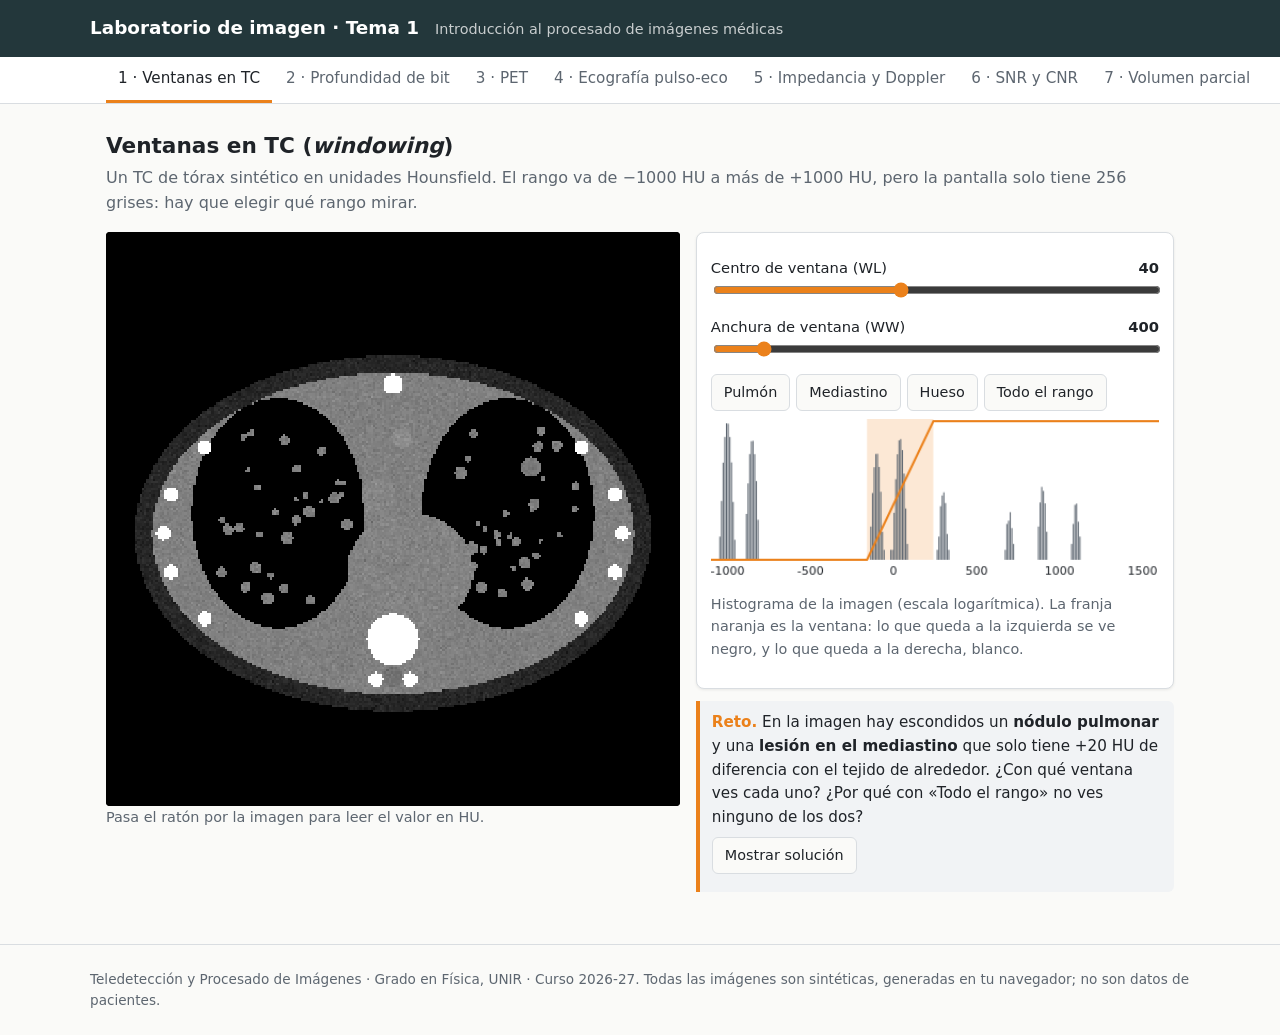
==== tema01/index.html @ a6db8fed "Tema 1: animaciones de PET y de ecografía pulso-eco - PET: aniquilaciones con pares de fotones de 51" ====
<!doctype html>
<html lang="es">
<head>
<meta charset="utf-8">
<meta name="viewport" content="width=device-width, initial-scale=1">
<title>Tema 1 — Laboratorio de imagen</title>
<meta name="description" content="Simulaciones interactivas del Tema 1: ventanas en TC, profundidad de bit, SNR/CNR, volumen parcial y ecografía.">
<link rel="stylesheet" href="../assets/estilo.css">
</head>
<body>
<header class="top">
  <div class="wrap">
    <h1><a href="../">Laboratorio de imagen</a> · Tema 1</h1>
    <span class="sub">Introducción al procesado de imágenes médicas</span>
  </div>
</header>

<nav class="tabs">
  <div class="wrap">
    <a href="#ventana">1 · Ventanas en TC</a>
    <a href="#bits">2 · Profundidad de bit</a>
    <a href="#pet">3 · PET</a>
    <a href="#pulsoeco">4 · Ecografía pulso-eco</a>
    <a href="#eco">5 · Impedancia y Doppler</a>
    <a href="#snr">6 · SNR y CNR</a>
    <a href="#volumen">7 · Volumen parcial</a>
  </div>
</nav>

<main class="wrap">

<!-- ============ 1. VENTANAS ============ -->
<section class="lab" id="ventana">
  <h2>Ventanas en TC (<em>windowing</em>)</h2>
  <p class="lead">Un TC de tórax sintético en unidades Hounsfield. El rango va de −1000 HU a más de +1000 HU, pero la pantalla solo tiene 256 grises: hay que elegir qué rango mirar.</p>
  <div class="grid">
    <div>
      <canvas class="img" id="ct-canvas" aria-label="TC de tórax sintético"></canvas>
      <div class="readout" id="ct-readout">Pasa el ratón por la imagen para leer el valor en HU.</div>
    </div>
    <div>
      <div class="card">
        <div class="ctrl"><label for="ct-wl">Centro de ventana (WL) <output for="ct-wl"></output></label>
          <input type="range" id="ct-wl" min="-1000" max="1500" step="5" value="40"></div>
        <div class="ctrl"><label for="ct-ww">Anchura de ventana (WW) <output for="ct-ww"></output></label>
          <input type="range" id="ct-ww" min="1" max="4000" step="1" value="400"></div>
        <div class="btns">
          <button data-wl="-600" data-ww="1500">Pulmón</button>
          <button data-wl="40" data-ww="400">Mediastino</button>
          <button data-wl="400" data-ww="1800">Hueso</button>
          <button data-wl="1000" data-ww="4000">Todo el rango</button>
        </div>
        <canvas class="plot" id="ct-hist" width="420" height="150" aria-label="Histograma de HU con la ventana"></canvas>
        <p class="muted">Histograma de la imagen (escala logarítmica). La franja naranja es la ventana: lo que queda a la izquierda se ve negro, y lo que queda a la derecha, blanco.</p>
      </div>
      <div class="reto">
        <strong>Reto.</strong> En la imagen hay escondidos un <b>nódulo pulmonar</b> y una <b>lesión en el mediastino</b> que solo tiene +20 HU de diferencia con el tejido de alrededor.
        ¿Con qué ventana ves cada uno? ¿Por qué con «Todo el rango» no ves ninguno de los dos?
        <div class="btns"><button id="ct-solucion">Mostrar solución</button></div>
        <div id="ct-solucion-txt" hidden>
          El nódulo (círculo amarillo) se ve en la ventana de pulmón. La lesión del mediastino solo se ve con una ventana estrecha (mediastino, WW ≈ 400): 20 HU ocupan 20/400 × 256 ≈ 13 grises. Con todo el rango (WW = 4000), los mismos 20 HU ocupan ≈ 1 gris y el ruido los tapa.
        </div>
      </div>
    </div>
  </div>
</section>

<!-- ============ 2. BITS ============ -->
<section class="lab" id="bits">
  <h2>Profundidad de bit (resolución radiométrica)</h2>
  <p class="lead">Con <i>k</i> bits por píxel hay 2<sup>k</sup> niveles. Aquí el mismo TC se guarda con <i>k</i> bits en el rango −1024…3071 HU y luego se muestra con una ventana.</p>
  <div class="grid">
    <div>
      <canvas class="img" id="bits-canvas" aria-label="TC cuantizado"></canvas>
    </div>
    <div>
      <div class="card">
        <div class="ctrl"><label for="bits-k">Bits por píxel, <i>k</i> <output for="bits-k"></output></label>
          <input type="range" id="bits-k" min="1" max="12" step="1" value="12"></div>
        <div class="radios" role="radiogroup">
          <label><input type="radio" name="bits-ventana" value="todo"> Ver todo el rango</label>
          <label><input type="radio" name="bits-ventana" value="medi" checked> Ventana mediastino (WL 40, WW 400)</label>
        </div>
        <table class="stats" style="margin-top:10px">
          <tr><td>Niveles posibles, 2<sup>k</sup></td><td id="bits-niveles"></td></tr>
          <tr><td>Salto entre niveles</td><td id="bits-salto"></td></tr>
          <tr><td>Niveles dentro de la ventana</td><td id="bits-enventana"></td></tr>
          <tr><td>Tamaño de un corte 512 × 512</td><td id="bits-tam"></td></tr>
        </table>
      </div>
      <div class="reto">
        <strong>Reto.</strong> Con la ventana de mediastino, ve bajando bits. ¿A partir de cuántos bits desaparece la lesión de +20 HU de la pestaña 1? Relaciónalo con el «salto entre niveles».
        <br><strong>Para pensar.</strong> Si el monitor solo enseña 8 bits, ¿por qué los TC se guardan con 12? Pista: la ventana elige <em>qué</em> 256 grises enseñar de entre los 4096.
      </div>
    </div>
  </div>
</section>

<!-- ============ 6. SNR / CNR ============ -->
<section class="lab" id="snr">
  <h2>SNR y CNR sobre un fantoma</h2>
  <p class="lead">Un fantoma con un objeto circular sobre un fondo y ruido gaussiano. Haz clic para colocar las ROIs y mide como en un control de calidad real.</p>
  <div class="grid">
    <div>
      <canvas class="img" id="snr-canvas" aria-label="Fantoma con ROIs"></canvas>
      <div class="radios" style="margin-top:8px">
        <span class="muted">Al hacer clic coloco la ROI del:</span>
        <label><input type="radio" name="snr-roi" value="obj" checked> objeto <span style="color:#eb811b">■</span></label>
        <label><input type="radio" name="snr-roi" value="fondo"> fondo <span style="color:#2f9fd8">■</span></label>
      </div>
    </div>
    <div>
      <div class="card">
        <div class="ctrl"><label for="snr-mo">Intensidad del objeto, μ<sub>obj</sub> <output for="snr-mo"></output></label>
          <input type="range" id="snr-mo" min="0" max="1000" step="5" value="600"></div>
        <div class="ctrl"><label for="snr-mf">Intensidad del fondo, μ<sub>fondo</sub> <output for="snr-mf"></output></label>
          <input type="range" id="snr-mf" min="0" max="1000" step="5" value="200"></div>
        <div class="ctrl"><label for="snr-s">Ruido, σ <output for="snr-s"></output></label>
          <input type="range" id="snr-s" min="1" max="300" step="1" value="60"></div>
        <label class="muted"><input type="checkbox" id="snr-filtro"> Aplicar filtro de media 3 × 3</label>
        <table class="stats" style="margin-top:10px">
          <tr><th>ROI</th><th>μ</th><th>σ</th></tr>
          <tr><td>Objeto</td><td id="snr-muo"></td><td id="snr-so"></td></tr>
          <tr><td>Fondo</td><td id="snr-muf"></td><td id="snr-sf"></td></tr>
        </table>
        <table class="stats" style="margin-top:10px">
          <tr><td>SNR = μ<sub>obj</sub> / σ<sub>obj</sub></td><td id="snr-1"></td></tr>
          <tr><td>SNR = (μ<sub>obj</sub> − μ<sub>fondo</sub>) / σ<sub>obj</sub></td><td id="snr-2"></td></tr>
          <tr><td>SNR = μ<sub>obj</sub> / σ<sub>fondo</sub></td><td id="snr-3"></td></tr>
          <tr><td>CNR = (μ<sub>obj</sub> − μ<sub>fondo</sub>) / σ<sub>fondo</sub></td><td id="snr-4"></td></tr>
          <tr><td>CNR = |μ<sub>A</sub> − μ<sub>B</sub>| / √(σ<sub>A</sub>² + σ<sub>B</sub>²)</td><td id="snr-5"></td></tr>
        </table>
      </div>
      <div class="reto">
        <strong>Experimentos.</strong>
        (1) Activa el filtro 3 × 3: ¿σ se divide más o menos entre 3? ¿Y qué le pasa al borde del círculo?
        (2) Pon la ROI del objeto <em>a caballo</em> del borde: ¿qué le pasa a σ<sub>obj</sub>? Es el volumen parcial en acción.
        (3) Iguala μ<sub>obj</sub> y μ<sub>fondo</sub>: la SNR sigue alta, pero la CNR se va a 0. ¿Qué te dice eso de para qué sirve cada una?
      </div>
    </div>
  </div>

  <div class="card" style="margin-top:16px">
    <h3>Generador de problemas tipo examen</h3>
    <p class="muted">Como en la Parte II del examen: datos de dos ROIs, cálculo a mano o con calculadora. Redondea a 1 decimal.</p>
    <div id="ex-enunciado"></div>
    <div class="btns" style="align-items:center">
      <label>a) SNR = <input type="number" id="ex-r1" step="any"></label>
      <label>b) CNR = <input type="number" id="ex-r2" step="any"></label>
      <button class="primary" id="ex-comprobar">Comprobar</button>
      <button id="ex-nuevo">Nuevo problema</button>
    </div>
    <div id="ex-resultado"></div>
  </div>
</section>

<!-- ============ 7. VOLUMEN PARCIAL ============ -->
<section class="lab" id="volumen">
  <h2>Efecto de volumen parcial</h2>
  <p class="lead">Vista lateral (eje <i>z</i> vertical) de un tejido con tres lesiones de 3, 6 y 15 mm. El escáner promedia todo lo que hay dentro de cada corte de grosor <i>e</i>.</p>
  <div class="grid">
    <div>
      <div style="display:grid;grid-template-columns:1fr 1fr;gap:8px">
        <div><div class="muted">Realidad</div><canvas class="img" id="vp-real" aria-label="Objeto real"></canvas></div>
        <div><div class="muted">Lo que ve el escáner</div><canvas class="img" id="vp-scan" aria-label="Imagen promediada por cortes"></canvas></div>
      </div>
    </div>
    <div>
      <div class="card">
        <div class="ctrl"><label for="vp-e">Grosor de corte, <i>e</i> <output for="vp-e"></output></label>
          <input type="range" id="vp-e" min="1" max="30" step="0.5" value="10"></div>
        <div class="ctrl"><label for="vp-off">Posición de los cortes <output for="vp-off"></output></label>
          <input type="range" id="vp-off" min="0" max="1" step="0.01" value="0"></div>
        <table class="stats">
          <tr><th>Lesión</th><th>Contraste real</th><th>Contraste visto</th></tr>
          <tbody id="vp-tabla"></tbody>
        </table>
      </div>
      <div class="reto">
        <strong>Reto.</strong> ¿A partir de qué grosor de corte la lesión de 3 mm baja del 25 % de su contraste real? Mueve también la posición de los cortes: con el mismo grosor, ¿la lesión puede «aparecer» o «desaparecer» según caiga el corte?
        (Es la Figura 7 del temario.)
      </div>
    </div>
  </div>
</section>

<!-- ============ 3. PET (animación) ============ -->
<section class="lab" id="pet">
  <h2>PET: de las aniquilaciones a la imagen</h2>
  <p class="lead">Cada positrón se aniquila con un electrón y salen <b>dos fotones de 511 keV en sentidos opuestos</b>. El escáner solo sabe qué dos detectores se han activado a la vez: el origen está en algún punto de la línea que los une (LOR). Con miles de líneas aparece la imagen.</p>
  <div class="grid">
    <div>
      <canvas class="img" id="pet-escaner" aria-label="Anillo de detectores PET con eventos" style="image-rendering:auto"></canvas>
      <div class="btns">
        <button class="primary" id="pet-play">▶ Adquirir</button>
        <button id="pet-mas">+50 000 eventos</button>
        <button id="pet-reset">Reiniciar</button>
      </div>
      <div class="ctrl"><label for="pet-vel">Ritmo de adquisición <output for="pet-vel"></output></label>
        <input type="range" id="pet-vel" min="0" max="6" step="1" value="1"></div>
      <p class="muted">Rojo: punto de aniquilación. Azul: los dos fotones de 511 keV. Amarillo: líneas de respuesta (LOR) acumuladas.</p>
    </div>
    <div>
      <div class="card">
        <div style="display:grid;grid-template-columns:repeat(3,minmax(0,1fr));gap:8px">
          <div><div class="muted">Distribución real</div><canvas class="img" id="pet-real" aria-label="Distribución real del radiofármaco"></canvas></div>
          <div><div class="muted">Sinograma</div><canvas class="img" id="pet-sino" aria-label="Sinograma"></canvas></div>
          <div><div class="muted">Reconstrucción</div><canvas class="img" id="pet-rec" aria-label="Imagen reconstruida"></canvas></div>
        </div>
        <div class="radios" style="margin-top:10px">
          <label><input type="radio" name="pet-rec" value="bp"> Retroproyección simple</label>
          <label><input type="radio" name="pet-rec" value="fbp" checked> Retroproyección filtrada (FBP)</label>
        </div>
        <table class="stats" style="margin-top:10px">
          <tr><td>Eventos detectados, <i>N</i></td><td id="pet-n">0</td></tr>
          <tr><td>Ruido relativo en el hígado, σ/μ</td><td id="pet-ruido">—</td></tr>
        </table>
        <p class="muted">Sinograma: cada fila es un ángulo y cada columna, una distancia al centro. Cada punto del paciente dibuja una sinusoide (de ahí el nombre).</p>
      </div>
      <div class="reto">
        <strong>Retos.</strong>
        (1) ¿Con cuántos eventos empiezas a distinguir la <b>lesión pequeña</b> (arriba a la izquierda del corazón)?
        (2) Anota σ/μ con 50 000 eventos y con 200 000 (4 veces más). ¿Se ha dividido entre 2? Es la ley de 1/√<i>N</i> de la diapositiva 4.1.3.
        (3) Cambia a retroproyección simple: ¿por qué sale todo borroso? (Pista: Fourier, Tema 2.)
      </div>
      <p class="muted">Modelo simplificado: no incluye el recorrido del positrón, la atenuación ni las coincidencias aleatorias.</p>
    </div>
  </div>
</section>

<!-- ============ 4. PULSO-ECO (animación) ============ -->
<section class="lab" id="pulsoeco">
  <h2>Ecografía: pulso-eco, del modo A al modo B</h2>
  <p class="lead">La sonda emite un pulso. Cada interfaz devuelve un eco y su retraso da la profundidad: <span class="formula">d = v<sub>s</sub>·t / 2</span>. Una línea da una señal 1D (modo A); muchas líneas en abanico forman la imagen (modo B).</p>
  <div class="grid">
    <div>
      <div class="muted">Anatomía (lo que no ve el ecógrafo)</div>
      <canvas class="img" id="pe-anatomia" aria-label="Corte anatómico con la línea del haz" style="image-rendering:auto"></canvas>
      <div class="muted" id="pe-leyenda" style="margin-top:6px;font-size:.8rem"></div>
      <div class="muted" style="margin-top:10px">Señal recibida en la línea (modo A): amplitud frente a tiempo y profundidad</div>
      <canvas class="plot" id="pe-modoA" width="560" height="140" aria-label="Señal en modo A"></canvas>
    </div>
    <div>
      <div class="card">
        <div class="muted">Imagen en modo B</div>
        <canvas class="img" id="pe-modoB" aria-label="Imagen ecográfica en modo B"></canvas>
        <div class="btns">
          <button class="primary" id="pe-disparar">▶ Disparar un pulso (modo A)</button>
          <button class="primary" id="pe-barrer">▶ Barrido completo (modo B)</button>
        </div>
        <div class="readout" id="pe-camara"></div>
        <div class="ctrl"><label for="pe-theta">Dirección de la línea (modo A) <output for="pe-theta"></output></label>
          <input type="range" id="pe-theta" min="-32" max="32" step="1" value="3"></div>
        <div class="ctrl"><label for="pe-lineas">Número de líneas (modo B) <output for="pe-lineas"></output></label>
          <input type="range" id="pe-lineas" min="8" max="128" step="8" value="64"></div>
        <div class="ctrl"><label for="pe-vel">Velocidad de la animación <output for="pe-vel"></output></label>
          <input type="range" id="pe-vel" min="4" max="200" step="1" value="30"></div>
        <label class="muted"><input type="checkbox" id="pe-tgc" checked> Compensación de ganancia con la profundidad (TGC)</label>
        <p class="readout" id="pe-fps"></p>
      </div>
      <div class="card"><div class="readout" id="pe-info" style="color:var(--text)"></div></div>
      <div class="reto">
        <strong>Retos.</strong>
        (1) Apunta la línea al <b>cálculo</b> (≈ +16°): ¿qué hay detrás en la imagen? Es la <b>sombra acústica</b>, que los ecografistas usan para reconocer piedras.
        (2) Detrás del <b>quiste</b> la imagen se ve <i>más</i> brillante. ¿Por qué? (Pista: atenuación del líquido.)
        (3) Desactiva la TGC: ¿qué pasa en profundidad?
        (4) Baja a 16 líneas: ¿qué ganas y qué pierdes?
      </div>
    </div>
  </div>
</section>

<!-- ============ 5. IMPEDANCIA Y DOPPLER ============ -->
<section class="lab" id="eco">
  <h2>Ecografía: impedancia y Doppler</h2>
  <div class="grid">
    <div class="card">
      <h3>¿Cuánto se refleja en una interfaz?</h3>
      <p class="formula">Z = ρ·v<sub>s</sub> &nbsp;&nbsp; R = ((Z₂ − Z₁)/(Z₂ + Z₁))²</p>
      <div class="btns" style="align-items:center">
        <label>Medio 1 <select id="eco-m1"></select></label>
        <label>Medio 2 <select id="eco-m2"></select></label>
      </div>
      <canvas class="plot" id="eco-barra" width="420" height="70" aria-label="Fracción reflejada y transmitida"></canvas>
      <div id="eco-r" class="readout"></div>
      <div class="reto"><strong>Para pensar.</strong> Compara piel–aire con piel–gel. ¿Por qué se ve tan mal lo que hay detrás de un hueso o del pulmón?</div>
    </div>
    <div class="card">
      <h3>Escucha el Doppler</h3>
      <p class="formula">Δf = 2 f₀ v cos θ / v<sub>s</sub></p>
      <div class="ctrl"><label for="dop-f0">Frecuencia emitida f₀ <output for="dop-f0"></output></label>
        <input type="range" id="dop-f0" min="2" max="10" step="0.5" value="5"></div>
      <div class="ctrl"><label for="dop-v">Velocidad de la sangre v <output for="dop-v"></output></label>
        <input type="range" id="dop-v" min="0" max="1.5" step="0.05" value="0.5"></div>
      <div class="ctrl"><label for="dop-th">Ángulo haz–vaso θ <output for="dop-th"></output></label>
        <input type="range" id="dop-th" min="0" max="90" step="1" value="60"></div>
      <div class="readout" id="dop-df" style="font-size:1.1rem;color:var(--text)"></div>
      <div class="btns"><button class="primary" id="dop-play">▶ Escuchar Δf</button></div>
      <p class="muted">v<sub>s</sub> = 1540 m/s (velocidad del sonido en tejido, no la de la luz). El ecógrafo «suena» porque Δf cae en el rango audible.</p>
      <div class="reto"><strong>Para pensar.</strong> Pon θ = 90°. ¿Por qué el ecografista nunca mide con el haz perpendicular al vaso?</div>
    </div>
  </div>
</section>

</main>

<footer>
  <div class="wrap">
    Teledetección y Procesado de Imágenes · Grado en Física, UNIR · Curso 2026-27.
    Todas las imágenes son sintéticas, generadas en tu navegador; no son datos de pacientes.
  </div>
</footer>

<script src="../assets/comun.js"></script>
<script src="lab.js"></script>
<script src="pet.js"></script>
<script src="ecografia.js"></script>
</body>
</html>
---- assets/estilo.css ----
/* Laboratorio web — estilos comunes a todos los temas */
:root {
  --bg: #fafaf8;
  --surface: #ffffff;
  --text: #1f2328;
  --muted: #5d6670;
  --border: #d9dde1;
  --accent: #23373b;        /* mismo tono oscuro que metropolis */
  --accent-2: #eb811b;      /* naranja metropolis */
  --ok: #1a7f37;
  --bad: #c62828;
  --code-bg: #f1f3f5;
  --shadow: 0 1px 3px rgba(0, 0, 0, .08);
}
@media (prefers-color-scheme: dark) {
  :root:not([data-theme="light"]) {
    --bg: #15191c;
    --surface: #1d2226;
    --text: #e6e8ea;
    --muted: #9aa4ad;
    --border: #343b41;
    --accent: #9fc2c9;
    --accent-2: #f0a050;
    --ok: #56c271;
    --bad: #ef6b6b;
    --code-bg: #262c31;
    --shadow: none;
  }
}
:root[data-theme="dark"] {
  --bg: #15191c;
  --surface: #1d2226;
  --text: #e6e8ea;
  --muted: #9aa4ad;
  --border: #343b41;
  --accent: #9fc2c9;
  --accent-2: #f0a050;
  --ok: #56c271;
  --bad: #ef6b6b;
  --code-bg: #262c31;
  --shadow: none;
}

* { box-sizing: border-box; }
html { -webkit-text-size-adjust: 100%; }
body {
  margin: 0;
  background: var(--bg);
  color: var(--text);
  font: 16px/1.55 system-ui, -apple-system, "Segoe UI", Roboto, sans-serif;
}
a { color: var(--accent-2); }
header.top {
  background: #23373b;
  color: #fff;
  padding: 14px 16px;
}
header.top a { color: #fff; text-decoration: none; }
header.top .wrap { display: flex; flex-wrap: wrap; gap: 4px 16px; align-items: baseline; }
header.top h1 { font-size: 1.15rem; margin: 0; font-weight: 600; }
header.top .sub { opacity: .75; font-size: .9rem; }

nav.tabs {
  position: sticky; top: 0; z-index: 5;
  background: var(--surface);
  border-bottom: 1px solid var(--border);
  overflow-x: auto;
  white-space: nowrap;
}
nav.tabs .wrap { display: flex; gap: 2px; padding: 0 16px; }
nav.tabs a {
  display: inline-block;
  padding: 10px 12px;
  color: var(--muted);
  text-decoration: none;
  border-bottom: 3px solid transparent;
  font-size: .95rem;
}
nav.tabs a:hover { color: var(--text); }
nav.tabs a.active { color: var(--text); border-bottom-color: var(--accent-2); }

.wrap { max-width: 1100px; margin: 0 auto; }
main { padding: 16px; }
section.lab { display: none; }
section.lab.active { display: block; }

h2 { font-size: 1.35rem; margin: .4em 0 .2em; }
h3 { font-size: 1.05rem; margin: 1em 0 .3em; }
p.lead { color: var(--muted); margin-top: 0; }

.grid {
  display: grid;
  grid-template-columns: minmax(0, 1.2fr) minmax(0, 1fr);
  gap: 16px;
  align-items: start;
}
@media (max-width: 760px) { .grid { grid-template-columns: minmax(0, 1fr); } }

.card {
  background: var(--surface);
  border: 1px solid var(--border);
  border-radius: 8px;
  padding: 14px;
  box-shadow: var(--shadow);
}
.card + .card { margin-top: 12px; }

canvas.img {
  width: 100%;
  height: auto;
  display: block;
  background: #000;
  border-radius: 4px;
  image-rendering: pixelated;
  touch-action: none;
}
canvas.plot { width: 100%; height: auto; display: block; }

.ctrl { margin: 10px 0; }
.ctrl label { display: flex; justify-content: space-between; gap: 8px; font-size: .92rem; }
.ctrl label output { font-variant-numeric: tabular-nums; font-weight: 600; }
input[type=range] { width: 100%; accent-color: var(--accent-2); }

.btns { display: flex; flex-wrap: wrap; gap: 6px; margin: 8px 0; }
button {
  font: inherit; font-size: .9rem;
  padding: 6px 12px;
  border-radius: 6px;
  border: 1px solid var(--border);
  background: var(--bg);
  color: var(--text);
  cursor: pointer;
}
button:hover { border-color: var(--accent-2); }
button.primary { background: var(--accent-2); color: #fff; border-color: var(--accent-2); }

table.stats { border-collapse: collapse; width: 100%; font-size: .92rem; font-variant-numeric: tabular-nums; }
table.stats th, table.stats td { padding: 4px 6px; border-bottom: 1px solid var(--border); text-align: right; }
table.stats th:first-child, table.stats td:first-child { text-align: left; }

.reto {
  border-left: 4px solid var(--accent-2);
  background: var(--code-bg);
  padding: 10px 12px;
  border-radius: 0 6px 6px 0;
  margin: 12px 0;
  font-size: .95rem;
}
.reto strong:first-child { color: var(--accent-2); }
.formula {
  font-family: "Cambria Math", "STIX Two Math", Georgia, serif;
  background: var(--code-bg);
  padding: 6px 10px;
  border-radius: 6px;
  display: inline-block;
}
.muted { color: var(--muted); font-size: .9rem; }
.ok { color: var(--ok); font-weight: 600; }
.bad { color: var(--bad); font-weight: 600; }
.readout { font-variant-numeric: tabular-nums; font-size: .9rem; color: var(--muted); min-height: 1.5em; }
input[type=number], select {
  font: inherit; font-size: .95rem;
  padding: 4px 6px;
  border-radius: 6px;
  border: 1px solid var(--border);
  background: var(--bg);
  color: var(--text);
}
input[type=number] { width: 7em; }
.radios { display: flex; flex-wrap: wrap; gap: 12px; font-size: .92rem; }

footer {
  padding: 24px 16px;
  color: var(--muted);
  font-size: .85rem;
  border-top: 1px solid var(--border);
  margin-top: 24px;
}

/* portada */
.temas { display: grid; grid-template-columns: repeat(auto-fill, minmax(230px, 1fr)); gap: 12px; }
.temas a.card { text-decoration: none; color: var(--text); display: block; }
.temas a.card:hover { border-color: var(--accent-2); }
.temas .card.off { opacity: .5; }
.temas .num { color: var(--accent-2); font-weight: 700; font-size: .85rem; }
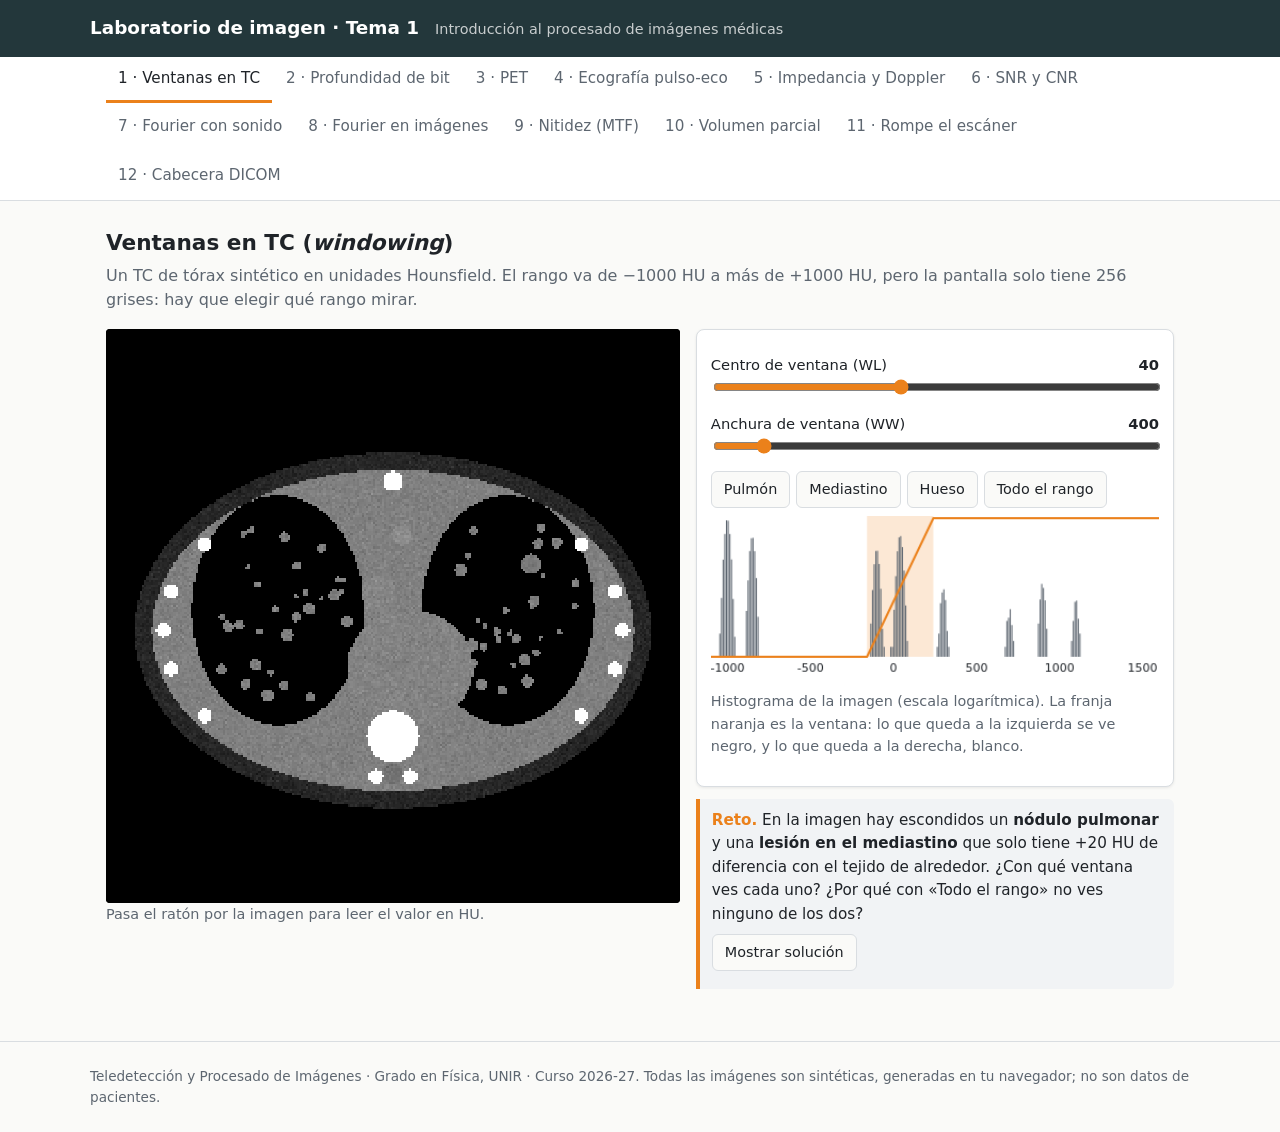
==== commit 4699d523: "Tema 1: Fourier con sonido y en imágenes, MTF, rompe el escáner y cabecera DICOM Cinco pestañas nuev" ====
--- a/tema01/index.html
+++ b/tema01/index.html
@@ -4,8 +4,21 @@
 <meta charset="utf-8">
 <meta name="viewport" content="width=device-width, initial-scale=1">
 <title>Tema 1 — Laboratorio de imagen</title>
-<meta name="description" content="Simulaciones interactivas del Tema 1: ventanas en TC, profundidad de bit, SNR/CNR, volumen parcial y ecografía.">
-<link rel="stylesheet" href="../assets/estilo.css">
+<meta name="description" content="Simulaciones interactivas del Tema 1: ventanas en TC, profundidad de bit, PET, ecografía, SNR/CNR, Fourier con sonido, MTF, volumen parcial, artefactos de TC y cabecera DICOM.">
+<link rel="icon" href="../assets/icono.svg" type="image/svg+xml">
+<meta property="og:type" content="website">
+<meta property="og:site_name" content="Laboratorio de imagen">
+<meta property="og:locale" content="es_ES">
+<meta property="og:title" content="Laboratorio de imagen · Tema 1">
+<meta property="og:description" content="Ventanas en TC, PET animado, ecografía pulso-eco, Doppler con sonido, SNR/CNR tipo examen, Fourier con sonido, MTF, artefactos de TC y anonimización DICOM.">
+<meta property="og:url" content="https://miquelobrador.github.io/laboratorio-imagen/tema01/">
+<meta property="og:image" content="https://miquelobrador.github.io/laboratorio-imagen/assets/og.jpg">
+<meta property="og:image:type" content="image/jpeg">
+<meta property="og:image:width" content="1200">
+<meta property="og:image:height" content="630">
+<meta property="og:image:alt" content="Laboratorio de imagen: TC, PET y ecografía simulados">
+<meta name="twitter:card" content="summary_large_image">
+<link rel="stylesheet" href="../assets/estilo.css?v=4">
 </head>
 <body>
 <header class="top">
@@ -23,7 +36,12 @@
     <a href="#pulsoeco">4 · Ecografía pulso-eco</a>
     <a href="#eco">5 · Impedancia y Doppler</a>
     <a href="#snr">6 · SNR y CNR</a>
-    <a href="#volumen">7 · Volumen parcial</a>
+    <a href="#sonido">7 · Fourier con sonido</a>
+    <a href="#fourier">8 · Fourier en imágenes</a>
+    <a href="#mtf">9 · Nitidez (MTF)</a>
+    <a href="#volumen">10 · Volumen parcial</a>
+    <a href="#artefactos">11 · Rompe el escáner</a>
+    <a href="#dicom">12 · Cabecera DICOM</a>
   </div>
 </nav>
 
@@ -154,7 +172,205 @@
   </div>
 </section>
 
-<!-- ============ 7. VOLUMEN PARCIAL ============ -->
+<!-- ============ 7. FOURIER CON SONIDO ============ -->
+<section class="lab" id="sonido">
+  <h2>Fourier con sonido: toda señal es una suma de ondas</h2>
+  <p class="lead">Un sonido periódico es una suma de senos: la <b>fundamental</b> f₀ y sus <b>armónicos</b> 2f₀, 3f₀… La lista de amplitudes (el <b>espectro</b>) es la «receta» del sonido. Eso es la transformada de Fourier: pasar de la señal a su receta. No hace falta saber calcularla para entender qué dice.</p>
+  <div class="grid">
+    <div>
+      <div class="card">
+        <div class="muted">Espectro: arrastra el ratón sobre las barras para dibujar tu propio sonido</div>
+        <canvas class="plot" id="fs-espectro" width="560" height="200" aria-label="Espectro editable" style="cursor:crosshair;touch-action:none"></canvas>
+        <div class="btns">
+          <button data-fs-preset="diapason">Diapasón (un seno)</button>
+          <button data-fs-preset="cuadrada">Onda cuadrada</button>
+          <button data-fs-preset="sierra">Diente de sierra</button>
+          <button data-fs-preset="trompeta">«Trompeta»</button>
+        </div>
+        <div class="muted">Forma de onda (naranja: lo que suena; gris discontinuo: el original antes del filtro)</div>
+        <canvas class="plot" id="fs-onda" width="560" height="150" aria-label="Forma de onda"></canvas>
+      </div>
+    </div>
+    <div>
+      <div class="card">
+        <div class="ctrl"><label for="fs-f0">Fundamental f₀ <output for="fs-f0"></output></label>
+          <input type="range" id="fs-f0" min="110" max="440" step="1" value="220"></div>
+        <div class="ctrl"><label for="fs-corte">Filtro paso bajo: armónicos que pasan <output for="fs-corte"></output></label>
+          <input type="range" id="fs-corte" min="1" max="16" step="1" value="16"></div>
+        <div class="btns"><button class="primary" id="fs-play">▶ Escuchar</button></div>
+        <p class="muted">Al compartir pantalla, activad «Compartir sonido».</p>
+      </div>
+      <div class="reto">
+        <strong>Retos.</strong>
+        (1) Elige la onda cuadrada, escúchala y ve bajando el filtro. ¿Qué le pasa al sonido? ¿Y a las <b>esquinas</b> de la onda?
+        (2) Con un solo armónico, ¿qué forma tiene la onda?
+        (3) La conexión con la imagen: un borde nítido es como la esquina de la onda cuadrada. Un sistema de imagen con mala resolución es un <b>filtro paso bajo</b>: redondea los bordes. Eso es lo que mide la MTF (pestaña 9).
+      </div>
+    </div>
+  </div>
+  <div class="card">
+    <h3>Espectrograma en directo</h3>
+    <p class="muted" style="margin-top:0">Es la transformada de Fourier calculada cada pocos milisegundos: el tiempo va en horizontal, la frecuencia en vertical y el color indica la intensidad.</p>
+    <div style="position:relative">
+      <canvas class="img" id="fs-grama" width="720" height="256" aria-label="Espectrograma"></canvas>
+      <canvas id="fs-grama-ejes" width="720" height="256" style="position:absolute;inset:0;width:100%;height:100%;pointer-events:none"></canvas>
+    </div>
+    <div class="btns">
+      <button id="fs-micro">🎤 Usar el micrófono</button>
+      <button id="fs-barrido">▶ Barrido de 100 a 4000 Hz</button>
+    </div>
+    <div class="readout" id="fs-micro-aviso">El sonido de «Escuchar» también aparece aquí: una raya por armónico.</div>
+    <div class="reto"><strong>Prueba.</strong> Silba (una raya), di «aaaa» (muchas rayas paralelas: los armónicos de tu voz) y luego «ssss» (una mancha en frecuencias altas: ruido). Una voz grave y una aguda, ¿en qué se diferencian?</div>
+  </div>
+</section>
+
+<!-- ============ 8. FOURIER EN IMÁGENES ============ -->
+<section class="lab" id="fourier">
+  <h2>Fourier en imágenes</h2>
+  <p class="lead">Una imagen también es una suma de ondas, pero en 2D: rayas de distintas anchuras y orientaciones. En el espectro, el <b>centro</b> son las ondas anchas (zonas suaves) y los <b>puntos lejanos</b>, las finas (bordes, detalles, ruido).</p>
+  <div style="display:grid;grid-template-columns:repeat(3,minmax(0,1fr));gap:8px">
+    <div><div class="muted">Imagen</div><canvas class="img" id="fi-img" aria-label="Imagen original"></canvas></div>
+    <div><div class="muted">Espectro (centro = frecuencias bajas)</div><canvas class="img" id="fi-esp" aria-label="Espectro de Fourier"></canvas></div>
+    <div><div class="muted">Imagen filtrada</div><canvas class="img" id="fi-res" aria-label="Imagen filtrada"></canvas></div>
+  </div>
+  <div class="grid" style="margin-top:12px">
+    <div class="card">
+      <div class="radios">
+        <label><input type="radio" name="fi-fuente" value="onda" checked> Una onda</label>
+        <label><input type="radio" name="fi-fuente" value="dos"> Dos ondas</label>
+        <label><input type="radio" name="fi-fuente" value="cuadro"> Un cuadrado</label>
+        <label><input type="radio" name="fi-fuente" value="tc"> TC de tórax</label>
+      </div>
+      <div id="fi-ctrl-onda">
+        <div class="ctrl"><label for="fi-freq">Frecuencia <output for="fi-freq"></output></label>
+          <input type="range" id="fi-freq" min="1" max="60" step="1" value="8"></div>
+        <div class="ctrl"><label for="fi-ang">Orientación <output for="fi-ang"></output></label>
+          <input type="range" id="fi-ang" min="0" max="175" step="5" value="0"></div>
+      </div>
+      <div class="radios" style="margin-top:8px">
+        <label><input type="radio" name="fi-filtro" value="nada" checked> Sin filtro</label>
+        <label><input type="radio" name="fi-filtro" value="bajo"> Paso bajo</label>
+        <label><input type="radio" name="fi-filtro" value="alto"> Paso alto</label>
+      </div>
+      <div class="ctrl" id="fi-ctrl-corte"><label for="fi-corte">Frecuencia de corte <output for="fi-corte"></output></label>
+        <input type="range" id="fi-corte" min="2" max="128" step="1" value="20"></div>
+    </div>
+    <div>
+      <div class="card"><div id="fi-texto"></div></div>
+      <div class="reto"><strong>Retos.</strong>
+        (1) Con «Una onda», sube la frecuencia: ¿hacia dónde se mueven los puntos? Gira la onda: ¿y ahora?
+        (2) Con el TC, aplica un paso bajo de radio 10: ¿qué se pierde primero, los vasos pequeños o el contorno del cuerpo?
+        (3) Con el cuadrado y un paso bajo, ¿ves las ondulaciones junto a los bordes? En RM se llaman artefacto de <b>truncamiento</b> (o de Gibbs).
+      </div>
+    </div>
+  </div>
+</section>
+
+<!-- ============ 9. MTF ============ -->
+<section class="lab" id="mtf">
+  <h2>Nitidez: la MTF con un patrón de barras</h2>
+  <p class="lead">Arriba, un fantoma de barras: grupos de 4 pares de líneas cada vez más finos (en pares de líneas por mm). Abajo, lo que da un sistema que emborrona cada punto con una gaussiana de anchura σ. La <b>MTF</b> dice qué fracción del contraste sobrevive a cada frecuencia: <span class="formula">M = (I<sub>máx</sub> − I<sub>mín</sub>) / (I<sub>máx</sub> + I<sub>mín</sub>)</span>, <span class="formula">MTF(f) = M<sub>salida</sub> / M<sub>entrada</sub></span>.</p>
+  <canvas class="img" id="mtf-img" aria-label="Patrón de barras: objeto y señal desenfocada" style="image-rendering:auto"></canvas>
+  <canvas class="plot" id="mtf-perfil" width="1000" height="150" aria-label="Perfil de intensidad"></canvas>
+  <p class="muted">Perfil (gris: objeto, naranja: imagen). Arriba, el contraste que sobrevive en cada grupo; abajo, su frecuencia en pares de líneas/mm.</p>
+  <div class="grid">
+    <div class="card">
+      <canvas class="plot" id="mtf-curva" width="460" height="230" aria-label="Curva MTF"></canvas>
+      <div class="readout" id="mtf-lim" style="color:var(--text)"></div>
+      <p class="muted">Curva: MTF del sistema. Puntos: contraste medido en cada grupo. Con barras (onda cuadrada) los puntos quedan algo por encima de la curva; con senos coinciden. ¿Por qué? Pista: pestaña 7.</p>
+    </div>
+    <div>
+      <div class="card">
+        <div class="ctrl"><label for="mtf-sigma">Desenfoque del sistema, σ <output for="mtf-sigma"></output></label>
+          <input type="range" id="mtf-sigma" min="0.03" max="0.5" step="0.01" value="0.12"></div>
+        <div class="btns">
+          <button data-mtf-sigma="0.04">Mamografía</button>
+          <button data-mtf-sigma="0.12">RX de tórax digital</button>
+          <button data-mtf-sigma="0.35">TC</button>
+        </div>
+        <div class="radios">
+          <label><input type="radio" name="mtf-forma" value="barras" checked> Barras</label>
+          <label><input type="radio" name="mtf-forma" value="senos"> Senos</label>
+        </div>
+        <p class="muted">Valores orientativos: la mamografía necesita ver microcalcificaciones de décimas de mm; el TC sacrifica resolución a cambio de ver en 3D.</p>
+      </div>
+      <div class="reto"><strong>Retos.</strong>
+        (1) Con la RX de tórax, ¿qué grupo es el último en el que distingues las barras? Compáralo con la resolución límite.
+        (2) Si un sistema llega a 5 pares de líneas/mm, ¿cuál es el detalle más fino que ve? (Un par = una línea clara + una oscura.)
+        (3) Duplica σ: ¿qué le pasa a la resolución límite?
+      </div>
+    </div>
+  </div>
+</section>
+
+<!-- ============ 11. ROMPE EL ESCÁNER ============ -->
+<section class="lab" id="artefactos">
+  <h2>Rompe el escáner: artefactos en TC</h2>
+  <p class="lead">El TC de tórax de la pestaña 1, adquirido y reconstruido de verdad: 180 proyecciones con ruido de Poisson y retroproyección filtrada (como en el PET). Estropea la adquisición y mira qué pasa en el <b>sinograma</b> y en la <b>imagen</b>. Cada artefacto es una pista de cómo funciona el escáner.</p>
+  <div class="grid">
+    <div>
+      <div style="display:grid;grid-template-columns:2fr 1fr;gap:8px">
+        <div><div class="muted">Imagen reconstruida</div><canvas class="img" id="art-img" aria-label="TC reconstruido"></canvas></div>
+        <div><div class="muted">Sinograma (fila = ángulo)</div><canvas class="img" id="art-sino" aria-label="Sinograma"></canvas></div>
+      </div>
+      <div class="btns">
+        <button data-art-wl="40" data-art-ww="400">Mediastino</button>
+        <button data-art-wl="-600" data-art-ww="1500">Pulmón</button>
+        <button data-art-wl="400" data-art-ww="1800">Hueso</button>
+      </div>
+    </div>
+    <div>
+      <div class="btns">
+        <button class="primary" id="art-misterio">🎲 Artefacto misterioso</button>
+        <button id="art-revelar">Revelar</button>
+        <button id="art-normal">Escáner en buen estado</button>
+      </div>
+      <div class="card" id="art-panel">
+        <div class="ctrl"><label for="art-dosis">Dosis <output for="art-dosis"></output></label>
+          <input type="range" id="art-dosis" min="0" max="6" step="1" value="5"></div>
+        <div class="ctrl"><label for="art-proy">Número de proyecciones <output for="art-proy"></output></label>
+          <input type="range" id="art-proy" min="0" max="8" step="1" value="8"></div>
+        <div class="ctrl"><label for="art-mov">El paciente se mueve a mitad de la adquisición <output for="art-mov"></output></label>
+          <input type="range" id="art-mov" min="0" max="15" step="1" value="0"></div>
+        <label class="muted" style="display:block"><input type="checkbox" id="art-anillo"> Un detector descalibrado</label>
+        <label class="muted" style="display:block"><input type="checkbox" id="art-metal"> Tornillos de acero en la columna</label>
+      </div>
+      <div class="card"><div id="art-explica"></div></div>
+    </div>
+  </div>
+  <p class="muted">Modelo simplificado: haz paralelo y monoenergético (salvo en el metal), sin radiación dispersa.</p>
+</section>
+
+<!-- ============ 12. CABECERA DICOM ============ -->
+<section class="lab" id="dicom">
+  <h2>Anonimiza la cabecera DICOM</h2>
+  <p class="lead">Un archivo DICOM lleva la imagen y una <b>cabecera</b> con cientos de etiquetas (aquí, una selección). Quieres compartir este TC para un proyecto de investigación. <b>Pulsa las filas que borrarías</b> y luego «Comprobar». Ojo: si borras datos técnicos, la imagen deja de servir.</p>
+  <div class="grid">
+    <div class="card" style="overflow-x:auto">
+      <table class="stats dicom">
+        <tr><th>Etiqueta</th><th>Nombre</th><th>Valor</th></tr>
+        <tbody id="dc-tabla"></tbody>
+      </table>
+    </div>
+    <div>
+      <canvas class="img" id="dc-img" aria-label="Imagen del estudio"></canvas>
+      <div class="btns">
+        <button class="primary" id="dc-comprobar">Comprobar</button>
+        <button id="dc-reiniciar">Empezar de nuevo</button>
+      </div>
+      <div class="readout" id="dc-resultado" style="color:var(--text)"></div>
+      <div class="reto"><strong>Busca en la cabecera.</strong>
+        (1) ¿Qué grosor de corte tiene? (2) ¿Cuántos niveles de gris distintos puede guardar cada píxel? (3) ¿Cuánto ocupan los píxeles de esta imagen? ¿Y un TC de 500 cortes?
+        <details><summary>Soluciones</summary>
+          (1) SliceThickness = 1,25 mm. (2) BitsStored = 12 → 2¹² = 4096 niveles. (3) 512 × 512 píxeles × 2 bytes (BitsAllocated = 16) = 512 KiB; con 500 cortes, unos 250 MiB.
+        </details>
+      </div>
+      <div class="reto"><strong>¿Basta con borrar el nombre?</strong> En 2019 un grupo de la Clínica Mayo reconstruyó en 3D la cara de 84 voluntarios a partir de sus RM de cabeza y un programa de reconocimiento facial acertó quién era cada uno en el 83 % de los casos (Schwarz et al., <i>N Engl J Med</i> 381:1684, 2019). Por eso en investigación también se «borra la cara» de las imágenes (<i>defacing</i>).</div>
+    </div>
+  </div>
+</section>
+
+<!-- ============ 10. VOLUMEN PARCIAL ============ -->
 <section class="lab" id="volumen">
   <h2>Efecto de volumen parcial</h2>
   <p class="lead">Vista lateral (eje <i>z</i> vertical) de un tejido con tres lesiones de 3, 6 y 15 mm. El escáner promedia todo lo que hay dentro de cada corte de grosor <i>e</i>.</p>
@@ -311,9 +527,12 @@
   </div>
 </footer>
 
-<script src="../assets/comun.js"></script>
-<script src="lab.js"></script>
-<script src="pet.js"></script>
-<script src="ecografia.js"></script>
+<script src="../assets/comun.js?v=4"></script>
+<script src="lab.js?v=4"></script>
+<script src="pet.js?v=4"></script>
+<script src="ecografia.js?v=4"></script>
+<script src="fourier.js?v=4"></script>
+<script src="calidad.js?v=4"></script>
+<script src="dicom.js?v=4"></script>
 </body>
 </html>
--- a/assets/estilo.css
+++ b/assets/estilo.css
@@ -117,8 +117,8 @@
 canvas.plot { width: 100%; height: auto; display: block; }
 
 .ctrl { margin: 10px 0; }
-.ctrl label { display: flex; justify-content: space-between; gap: 8px; font-size: .92rem; }
-.ctrl label output { font-variant-numeric: tabular-nums; font-weight: 600; }
+.ctrl label { display: block; font-size: .92rem; }
+.ctrl label output { float: right; margin-left: 8px; font-variant-numeric: tabular-nums; font-weight: 600; }
 input[type=range] { width: 100%; accent-color: var(--accent-2); }
 
 .btns { display: flex; flex-wrap: wrap; gap: 6px; margin: 8px 0; }
@@ -183,3 +183,17 @@
 .temas a.card:hover { border-color: var(--accent-2); }
 .temas .card.off { opacity: .5; }
 .temas .num { color: var(--accent-2); font-weight: 700; font-size: .85rem; }
+
+/* con muchas pestañas, en pantalla ancha pasan a dos filas en vez de desplazarse */
+@media (min-width: 761px) { nav.tabs { white-space: normal; } nav.tabs .wrap { flex-wrap: wrap; } }
+
+/* modo «artefacto misterioso»: los controles se ocultan hasta revelar */
+.oculto { filter: blur(6px); pointer-events: none; user-select: none; }
+
+/* juego de la cabecera DICOM */
+table.dicom td { text-align: left !important; cursor: pointer; vertical-align: top; }
+table.dicom tr:hover td { background: var(--code-bg); }
+table.dicom tr.marcada td { text-decoration: line-through; color: var(--bad); }
+table.dicom td.etq { font-family: ui-monospace, Consolas, monospace; font-size: .8rem; white-space: nowrap; }
+table.dicom .nota { display: inline-block; width: 100%; font-size: .8rem; font-weight: 400; margin-top: 2px; }
+details summary { cursor: pointer; color: var(--accent-2); margin-top: 6px; }
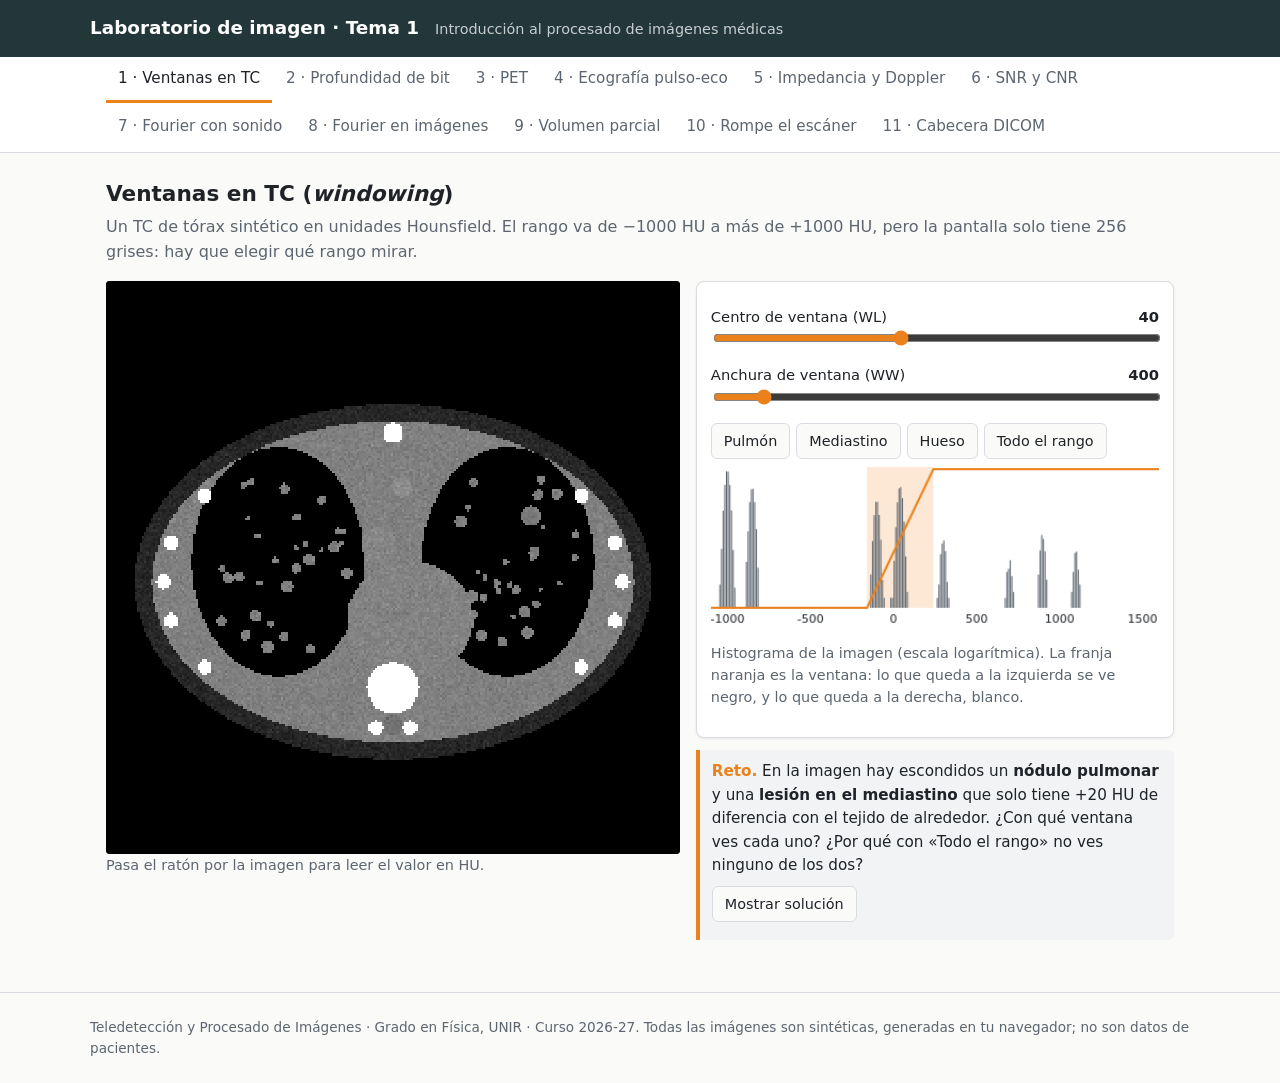
==== commit c9cb38af: "Tema 1: quitada la pestaña de la MTF (Fourier se usará en el Tema 2) Co-Authored-By: Claude Opus 5.5" ====
--- a/tema01/index.html
+++ b/tema01/index.html
@@ -4,13 +4,13 @@
 <meta charset="utf-8">
 <meta name="viewport" content="width=device-width, initial-scale=1">
 <title>Tema 1 — Laboratorio de imagen</title>
-<meta name="description" content="Simulaciones interactivas del Tema 1: ventanas en TC, profundidad de bit, PET, ecografía, SNR/CNR, Fourier con sonido, MTF, volumen parcial, artefactos de TC y cabecera DICOM.">
+<meta name="description" content="Simulaciones interactivas del Tema 1: ventanas en TC, profundidad de bit, PET, ecografía, SNR/CNR, Fourier con sonido, volumen parcial, artefactos de TC y cabecera DICOM.">
 <link rel="icon" href="../assets/icono.svg" type="image/svg+xml">
 <meta property="og:type" content="website">
 <meta property="og:site_name" content="Laboratorio de imagen">
 <meta property="og:locale" content="es_ES">
 <meta property="og:title" content="Laboratorio de imagen · Tema 1">
-<meta property="og:description" content="Ventanas en TC, PET animado, ecografía pulso-eco, Doppler con sonido, SNR/CNR tipo examen, Fourier con sonido, MTF, artefactos de TC y anonimización DICOM.">
+<meta property="og:description" content="Ventanas en TC, PET animado, ecografía pulso-eco, Doppler con sonido, SNR/CNR tipo examen, Fourier con sonido, artefactos de TC y anonimización DICOM.">
 <meta property="og:url" content="https://miquelobrador.github.io/laboratorio-imagen/tema01/">
 <meta property="og:image" content="https://miquelobrador.github.io/laboratorio-imagen/assets/og.jpg">
 <meta property="og:image:type" content="image/jpeg">
@@ -18,7 +18,7 @@
 <meta property="og:image:height" content="630">
 <meta property="og:image:alt" content="Laboratorio de imagen: TC, PET y ecografía simulados">
 <meta name="twitter:card" content="summary_large_image">
-<link rel="stylesheet" href="../assets/estilo.css?v=4">
+<link rel="stylesheet" href="../assets/estilo.css?v=6">
 </head>
 <body>
 <header class="top">
@@ -38,10 +38,9 @@
     <a href="#snr">6 · SNR y CNR</a>
     <a href="#sonido">7 · Fourier con sonido</a>
     <a href="#fourier">8 · Fourier en imágenes</a>
-    <a href="#mtf">9 · Nitidez (MTF)</a>
-    <a href="#volumen">10 · Volumen parcial</a>
-    <a href="#artefactos">11 · Rompe el escáner</a>
-    <a href="#dicom">12 · Cabecera DICOM</a>
+    <a href="#volumen">9 · Volumen parcial</a>
+    <a href="#artefactos">10 · Rompe el escáner</a>
+    <a href="#dicom">11 · Cabecera DICOM</a>
   </div>
 </nav>
 
@@ -117,7 +116,7 @@
 <!-- ============ 6. SNR / CNR ============ -->
 <section class="lab" id="snr">
   <h2>SNR y CNR sobre un fantoma</h2>
-  <p class="lead">Un fantoma con un objeto circular sobre un fondo y ruido gaussiano. Haz clic para colocar las ROIs y mide como en un control de calidad real.</p>
+  <p class="lead">Un fantoma con un objeto circular (y cuatro discos pequeños abajo, del mismo contraste) sobre un fondo con ruido gaussiano. Haz clic para colocar las ROIs y mide como en un control de calidad real.</p>
   <div class="grid">
     <div>
       <canvas class="img" id="snr-canvas" aria-label="Fantoma con ROIs"></canvas>
@@ -149,11 +148,20 @@
           <tr><td>CNR = |μ<sub>A</sub> − μ<sub>B</sub>| / √(σ<sub>A</sub>² + σ<sub>B</sub>²)</td><td id="snr-5"></td></tr>
         </table>
       </div>
+      <div class="card">
+        <h3 style="margin-top:0">Criterio de Rose: ¿qué objetos se ven?</h3>
+        <p class="muted" style="margin-top:0">El ojo no mira píxeles sueltos: promedia todo el objeto. Con <i>A</i> píxeles, el ruido del promedio baja √<i>A</i> veces (otra vez la ley de √<i>N</i>). Por eso lo que decide si se ve es <span class="formula">k = CNR<sub>píxel</sub> · √A</span>, y hace falta <b>k ≳ 5</b>. CNR por píxel ahora: <b id="snr-cnrpx"></b>.</p>
+        <table class="stats">
+          <tr><th>Objeto</th><th>Área (px)</th><th>k</th><th>¿Se ve?</th></tr>
+          <tbody id="snr-rose"></tbody>
+        </table>
+      </div>
       <div class="reto">
         <strong>Experimentos.</strong>
         (1) Activa el filtro 3 × 3: ¿σ se divide más o menos entre 3? ¿Y qué le pasa al borde del círculo?
         (2) Pon la ROI del objeto <em>a caballo</em> del borde: ¿qué le pasa a σ<sub>obj</sub>? Es el volumen parcial en acción.
         (3) Iguala μ<sub>obj</sub> y μ<sub>fondo</sub>: la SNR sigue alta, pero la CNR se va a 0. ¿Qué te dice eso de para qué sirve cada una?
+        (4) Pon el ruido en 300 y baja μ<sub>obj</sub> a 300: con una CNR por píxel de solo 0,3 el disco grande se sigue viendo, pero los discos pequeños de abajo desaparecen. ¿Cuál es el último que ves? Compáralo con la tabla de Rose. Es el fundamento de los fantomas de <b>contraste-detalle</b>: los objetos pequeños necesitan más contraste (o menos ruido, es decir, más dosis).
       </div>
     </div>
   </div>
@@ -204,7 +212,7 @@
         <strong>Retos.</strong>
         (1) Elige la onda cuadrada, escúchala y ve bajando el filtro. ¿Qué le pasa al sonido? ¿Y a las <b>esquinas</b> de la onda?
         (2) Con un solo armónico, ¿qué forma tiene la onda?
-        (3) La conexión con la imagen: un borde nítido es como la esquina de la onda cuadrada. Un sistema de imagen con mala resolución es un <b>filtro paso bajo</b>: redondea los bordes. Eso es lo que mide la MTF (pestaña 9).
+        (3) La conexión con la imagen: un borde nítido es como la esquina de la onda cuadrada. Un sistema de imagen borroso es un <b>filtro paso bajo</b>: redondea los bordes. Lo usaremos en el Tema 2.
       </div>
     </div>
   </div>
@@ -266,44 +274,7 @@
   </div>
 </section>
 
-<!-- ============ 9. MTF ============ -->
-<section class="lab" id="mtf">
-  <h2>Nitidez: la MTF con un patrón de barras</h2>
-  <p class="lead">Arriba, un fantoma de barras: grupos de 4 pares de líneas cada vez más finos (en pares de líneas por mm). Abajo, lo que da un sistema que emborrona cada punto con una gaussiana de anchura σ. La <b>MTF</b> dice qué fracción del contraste sobrevive a cada frecuencia: <span class="formula">M = (I<sub>máx</sub> − I<sub>mín</sub>) / (I<sub>máx</sub> + I<sub>mín</sub>)</span>, <span class="formula">MTF(f) = M<sub>salida</sub> / M<sub>entrada</sub></span>.</p>
-  <canvas class="img" id="mtf-img" aria-label="Patrón de barras: objeto y señal desenfocada" style="image-rendering:auto"></canvas>
-  <canvas class="plot" id="mtf-perfil" width="1000" height="150" aria-label="Perfil de intensidad"></canvas>
-  <p class="muted">Perfil (gris: objeto, naranja: imagen). Arriba, el contraste que sobrevive en cada grupo; abajo, su frecuencia en pares de líneas/mm.</p>
-  <div class="grid">
-    <div class="card">
-      <canvas class="plot" id="mtf-curva" width="460" height="230" aria-label="Curva MTF"></canvas>
-      <div class="readout" id="mtf-lim" style="color:var(--text)"></div>
-      <p class="muted">Curva: MTF del sistema. Puntos: contraste medido en cada grupo. Con barras (onda cuadrada) los puntos quedan algo por encima de la curva; con senos coinciden. ¿Por qué? Pista: pestaña 7.</p>
-    </div>
-    <div>
-      <div class="card">
-        <div class="ctrl"><label for="mtf-sigma">Desenfoque del sistema, σ <output for="mtf-sigma"></output></label>
-          <input type="range" id="mtf-sigma" min="0.03" max="0.5" step="0.01" value="0.12"></div>
-        <div class="btns">
-          <button data-mtf-sigma="0.04">Mamografía</button>
-          <button data-mtf-sigma="0.12">RX de tórax digital</button>
-          <button data-mtf-sigma="0.35">TC</button>
-        </div>
-        <div class="radios">
-          <label><input type="radio" name="mtf-forma" value="barras" checked> Barras</label>
-          <label><input type="radio" name="mtf-forma" value="senos"> Senos</label>
-        </div>
-        <p class="muted">Valores orientativos: la mamografía necesita ver microcalcificaciones de décimas de mm; el TC sacrifica resolución a cambio de ver en 3D.</p>
-      </div>
-      <div class="reto"><strong>Retos.</strong>
-        (1) Con la RX de tórax, ¿qué grupo es el último en el que distingues las barras? Compáralo con la resolución límite.
-        (2) Si un sistema llega a 5 pares de líneas/mm, ¿cuál es el detalle más fino que ve? (Un par = una línea clara + una oscura.)
-        (3) Duplica σ: ¿qué le pasa a la resolución límite?
-      </div>
-    </div>
-  </div>
-</section>
-
-<!-- ============ 11. ROMPE EL ESCÁNER ============ -->
+<!-- ============ 10. ROMPE EL ESCÁNER ============ -->
 <section class="lab" id="artefactos">
   <h2>Rompe el escáner: artefactos en TC</h2>
   <p class="lead">El TC de tórax de la pestaña 1, adquirido y reconstruido de verdad: 180 proyecciones con ruido de Poisson y retroproyección filtrada (como en el PET). Estropea la adquisición y mira qué pasa en el <b>sinograma</b> y en la <b>imagen</b>. Cada artefacto es una pista de cómo funciona el escáner.</p>
@@ -341,7 +312,7 @@
   <p class="muted">Modelo simplificado: haz paralelo y monoenergético (salvo en el metal), sin radiación dispersa.</p>
 </section>
 
-<!-- ============ 12. CABECERA DICOM ============ -->
+<!-- ============ 11. CABECERA DICOM ============ -->
 <section class="lab" id="dicom">
   <h2>Anonimiza la cabecera DICOM</h2>
   <p class="lead">Un archivo DICOM lleva la imagen y una <b>cabecera</b> con cientos de etiquetas (aquí, una selección). Quieres compartir este TC para un proyecto de investigación. <b>Pulsa las filas que borrarías</b> y luego «Comprobar». Ojo: si borras datos técnicos, la imagen deja de servir.</p>
@@ -370,7 +341,7 @@
   </div>
 </section>
 
-<!-- ============ 10. VOLUMEN PARCIAL ============ -->
+<!-- ============ 9. VOLUMEN PARCIAL ============ -->
 <section class="lab" id="volumen">
   <h2>Efecto de volumen parcial</h2>
   <p class="lead">Vista lateral (eje <i>z</i> vertical) de un tejido con tres lesiones de 3, 6 y 15 mm. El escáner promedia todo lo que hay dentro de cada corte de grosor <i>e</i>.</p>
@@ -527,12 +498,12 @@
   </div>
 </footer>
 
-<script src="../assets/comun.js?v=4"></script>
-<script src="lab.js?v=4"></script>
-<script src="pet.js?v=4"></script>
-<script src="ecografia.js?v=4"></script>
-<script src="fourier.js?v=4"></script>
-<script src="calidad.js?v=4"></script>
-<script src="dicom.js?v=4"></script>
+<script src="../assets/comun.js?v=6"></script>
+<script src="lab.js?v=6"></script>
+<script src="pet.js?v=6"></script>
+<script src="ecografia.js?v=6"></script>
+<script src="fourier.js?v=6"></script>
+<script src="calidad.js?v=6"></script>
+<script src="dicom.js?v=6"></script>
 </body>
 </html>
